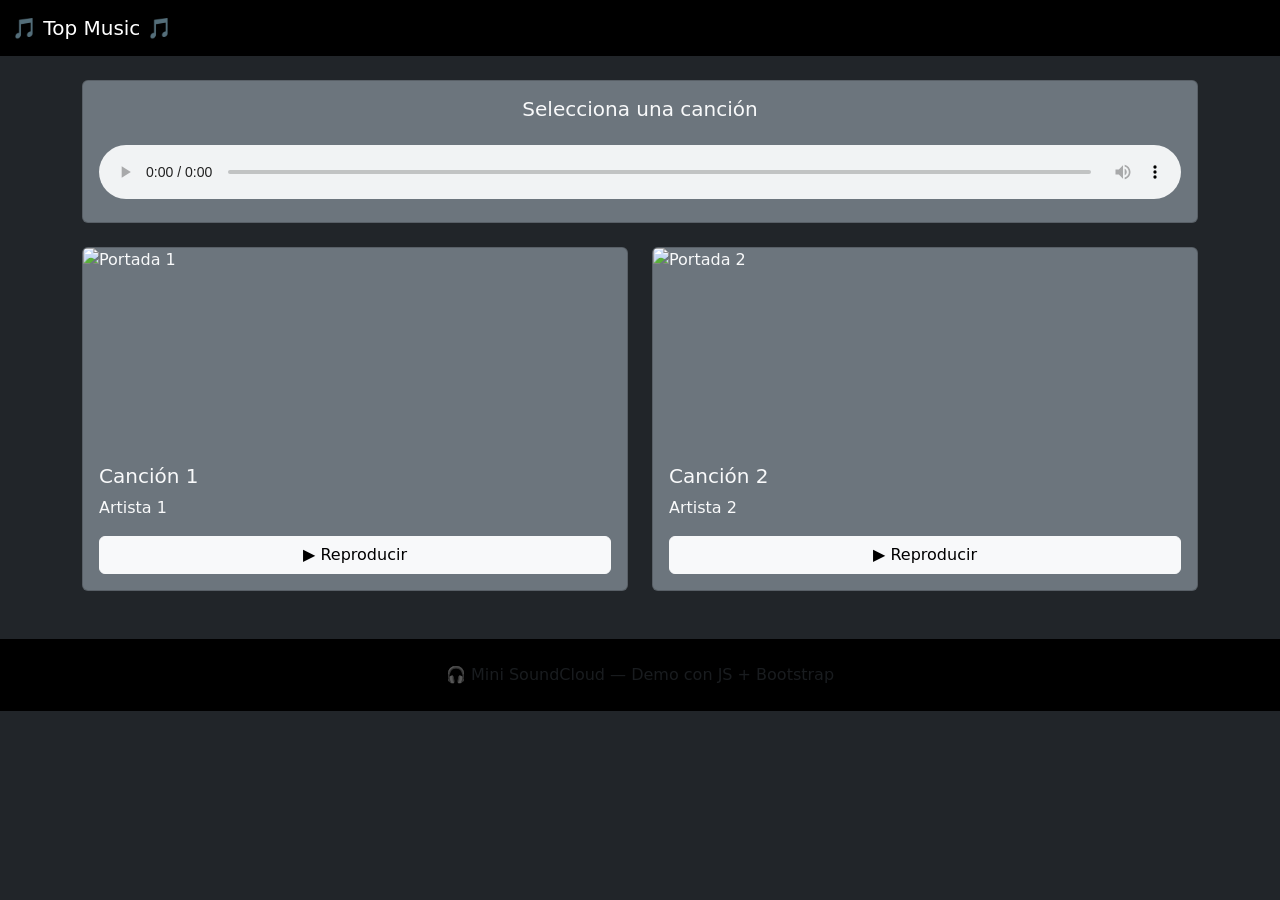
==== proyecto profe kritian/index.html @ 7d6043f4 "Add files via upload" ====
<!DOCTYPE html>
<html lang="es">
<head>
  <meta charset="UTF-8">
  <meta name="viewport" content="width=device-width, initial-scale=1">
  <title>Mini SoundCloud</title>
  <link href="https://cdn.jsdelivr.net/npm/bootstrap@5.3.2/dist/css/bootstrap.min.css" rel="stylesheet">
  <link rel="stylesheet" href="style.css">
</head>
<body class="bg-dark text-light">

  <!-- Navbar -->
  <nav class="navbar navbar-dark bg-black">
    <div class="container-fluid">
      <a class="navbar-brand" href="#">🎵 Top Music 🎵 </a>
    </div>
  </nav>

  <!-- Reproductor Principal -->
  <div class="container my-4">
    <div class="card bg-secondary text-light">
      <div class="card-body text-center">
        <h5 id="current-title">Selecciona una canción</h5>
        <audio id="main-audio" controls class="w-100 mt-3">
          <source id="main-source" src="" type="audio/mpeg">
          Tu navegador no soporta audio.
        </audio>
      </div>
    </div>
  </div>

  <!-- Lista de Canciones -->
  <div class="container">
    <div class="row row-cols-1 row-cols-md-2 g-4">

      <!-- Canción 1 -->
      <div class="col">
        <div class="card bg-secondary text-light h-100">
          <img src="img/portada1.jpg" class="card-img-top" alt="Portada 1">
          <div class="card-body">
            <h5 class="card-title">Canción 1</h5>
            <p class="card-text">Artista 1</p>
            <button class="btn btn-light btn-play"
              data-title="Canción 1"
              data-src="musica/cancion1.mp3">
              ▶️ Reproducir
            </button>
          </div>
        </div>
      </div>

      <!-- Canción 2 -->
      <div class="col">
        <div class="card bg-secondary text-light h-100">
          <img src="img/portada2.jpg" class="card-img-top" alt="Portada 2">
          <div class="card-body">
            <h5 class="card-title">Canción 2</h5>
            <p class="card-text">Artista 2</p>
            <button class="btn btn-light btn-play"
              data-title="Canción 2"
              data-src="musica/cancion2.mp3">
              ▶️ Reproducir
            </button>
          </div>
        </div>
      </div>

    </div>
  </div>

  <footer class="text-center py-4 mt-5 bg-black">
    <p class="mb-0 text-muted">🎧 Mini SoundCloud — Demo con JS + Bootstrap</p>
  </footer>

  <script src="script.js"></script>
</body>
</html>
---- proyecto profe kritian/style.css ----
.card img {
    height: 200px;
    object-fit: cover;
  }
  
  .btn-play {
    width: 100%;
  }
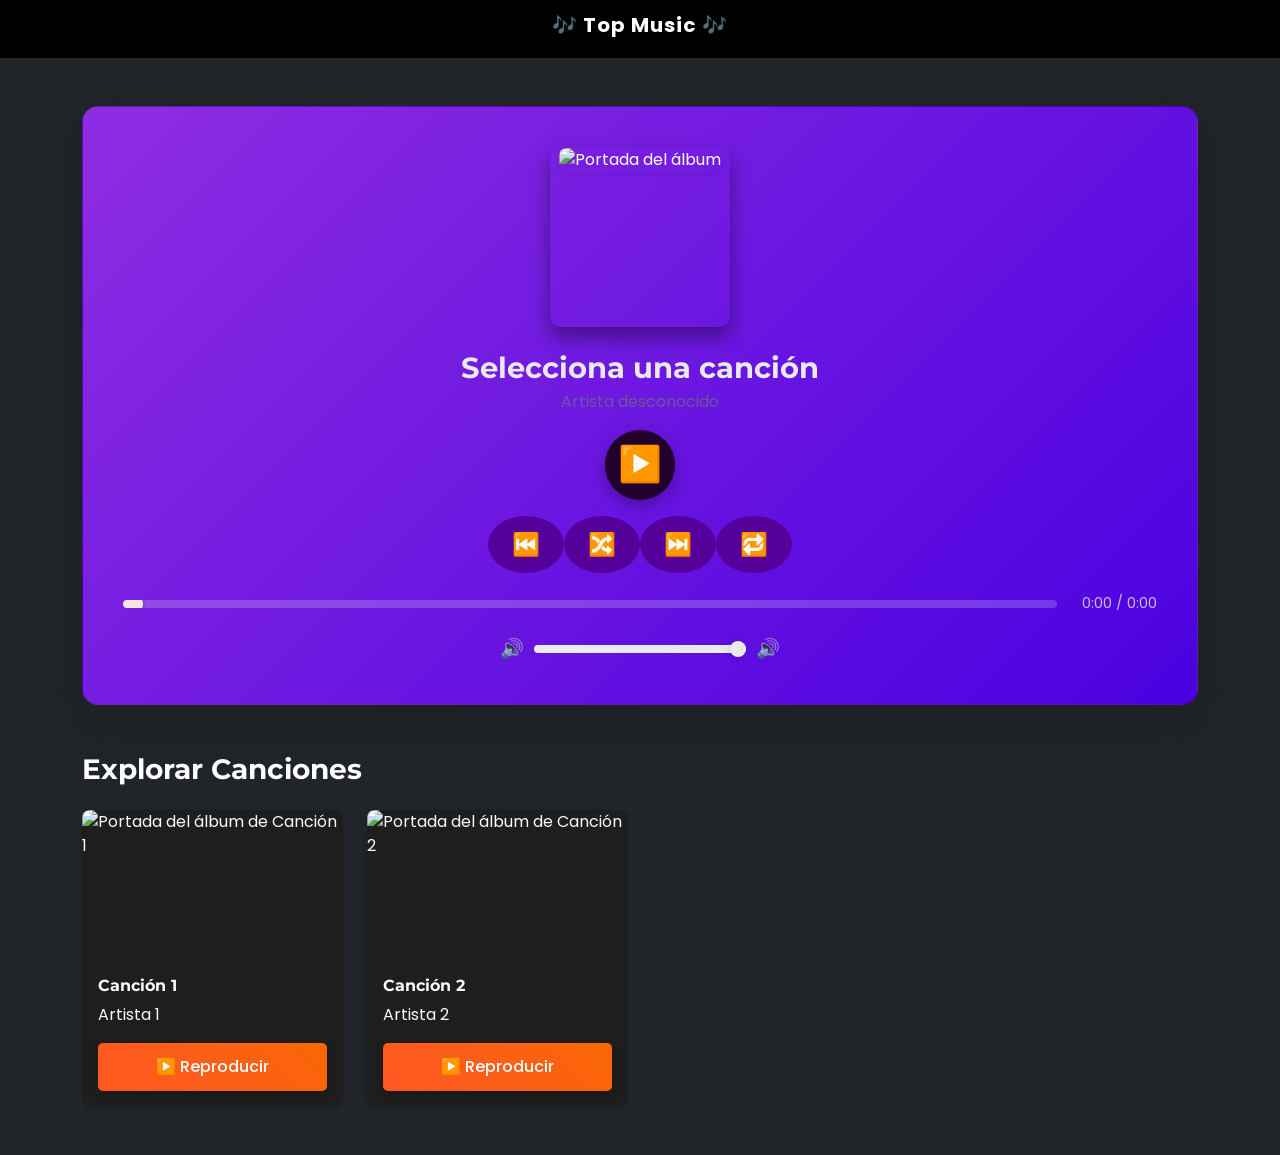
==== commit f941979e: "cambie el css y el script, añadí la carpeta img" ====
--- a/proyecto profe kritian/index.html
+++ b/proyecto profe kritian/index.html
@@ -3,75 +3,84 @@
 <head>
   <meta charset="UTF-8">
   <meta name="viewport" content="width=device-width, initial-scale=1">
-  <title>Mini SoundCloud</title>
+  <title>🎶 Top Music 🎶</title>
+  <link href="https://fonts.googleapis.com/css2?family=Montserrat:wght@400;600;700&family=Poppins:wght@300;400;500&display=swap" rel="stylesheet">
   <link href="https://cdn.jsdelivr.net/npm/bootstrap@5.3.2/dist/css/bootstrap.min.css" rel="stylesheet">
   <link rel="stylesheet" href="style.css">
 </head>
 <body class="bg-dark text-light">
 
-  <!-- Navbar -->
-  <nav class="navbar navbar-dark bg-black">
-    <div class="container-fluid">
-      <a class="navbar-brand" href="#">🎵 Top Music 🎵 </a>
+<nav class="navbar navbar-dark bg-black">
+    <div class="container-fluid text-center"> 
+      <a class="navbar-brand h1 fw-bold mx-auto" href="#">🎶 Top Music 🎶</a>
     </div>
-  </nav>
+</nav>
 
-  <!-- Reproductor Principal -->
-  <div class="container my-4">
-    <div class="card bg-secondary text-light">
+  <div class="container my-5">
+    <div class="main-player card shadow-lg p-4 bg-gradient-dark rounded-4">
       <div class="card-body text-center">
-        <h5 id="current-title">Selecciona una canción</h5>
-        <audio id="main-audio" controls class="w-100 mt-3">
+        <div class="album-cover-container mb-4">
+          <img id="current-cover" src="img/default-cover.jpg" class="img-fluid rounded-3 shadow-sm" alt="Portada del álbum">
+        </div>
+        
+        <h2 id="current-title" class="fw-bold mb-1">Selecciona una canción</h2>
+        <p id="current-artist" class="text-secondary mb-3">Artista desconocido</p>
+        
+        <audio id="main-audio" class="w-100" preload="auto">
           <source id="main-source" src="" type="audio/mpeg">
           Tu navegador no soporta audio.
         </audio>
-      </div>
+        
+        </div>
     </div>
   </div>
 
-  <!-- Lista de Canciones -->
-  <div class="container">
-    <div class="row row-cols-1 row-cols-md-2 g-4">
+  <div class="container mb-5">
+    <h3 class="text-white fw-bold mb-4">Explorar Canciones</h3>
+    <div class="row row-cols-1 row-cols-sm-2 row-cols-md-3 row-cols-lg-4 g-4" id="song-list-container">
+      
+      <div class="col">
+        <div class="song-card card bg-secondary-dark text-light border-0 shadow-sm rounded-3 h-100">
+          <img src="img/portada1.jpg" class="card-img-top rounded-top-3" alt="Portada del álbum de Canción 1">
+          <div class="card-body d-flex flex-column justify-content-between">
+            <div>
+              <h4 class="card-title h6 fw-bold">Canción 1</h4> 
+              <p class="card-text text-light-subtle">Artista 1</p>
+            </div>
+            <button class="btn btn-primary-gradient btn-play mt-3"
+             data-title="Hand of Blood"
+              data-artist="Bullet for my valentitne"
+             data-src="https://docs.google.com/uc?export=download&id=1-fMFAAlQff4izYo2Fke2iDc1EwWQ9pUz"
+             data-cover="img/Hand_of_sangre.webp">
+             ▶️ Reproducir
+            </button>
+          </div>
+        </div>
+      </div>
 
-      <!-- Canción 1 -->
       <div class="col">
-        <div class="card bg-secondary text-light h-100">
-          <img src="img/portada1.jpg" class="card-img-top" alt="Portada 1">
-          <div class="card-body">
-            <h5 class="card-title">Canción 1</h5>
-            <p class="card-text">Artista 1</p>
-            <button class="btn btn-light btn-play"
-              data-title="Canción 1"
-              data-src="musica/cancion1.mp3">
+        <div class="song-card card bg-secondary-dark text-light border-0 shadow-sm rounded-3 h-100">
+          <img src="img/portada2.jpg" class="card-img-top rounded-top-3" alt="Portada del álbum de Canción 2">
+          <div class="card-body d-flex flex-column justify-content-between">
+            <div>
+              <h4 class="card-title h6 fw-bold">Canción 2</h4>
+              <p class="card-text text-light-subtle">Artista 2</p>
+            </div>
+            <button class="btn btn-primary-gradient btn-play mt-3"
+              data-title="Canción 2"
+              data-artist="Bullet for my valentitne"
+              data-src="musica/cancion2.mp3"
+              data-cover="img/Hand_of_sangre.webp">
               ▶️ Reproducir
             </button>
           </div>
         </div>
       </div>
-
-      <!-- Canción 2 -->
-      <div class="col">
-        <div class="card bg-secondary text-light h-100">
-          <img src="img/portada2.jpg" class="card-img-top" alt="Portada 2">
-          <div class="card-body">
-            <h5 class="card-title">Canción 2</h5>
-            <p class="card-text">Artista 2</p>
-            <button class="btn btn-light btn-play"
-              data-title="Canción 2"
-              data-src="musica/cancion2.mp3">
-              ▶️ Reproducir
-            </button>
-          </div>
-        </div>
-      </div>
-
+      
     </div>
   </div>
 
-  <footer class="text-center py-4 mt-5 bg-black">
-    <p class="mb-0 text-muted">🎧 Mini SoundCloud — Demo con JS + Bootstrap</p>
-  </footer>
-
+  <script src="https://cdn.jsdelivr.net/npm/bootstrap@5.3.2/dist/js/bootstrap.bundle.min.js"></script>
   <script src="script.js"></script>
 </body>
-</html>
+</html>
--- a/proyecto profe kritian/style.css
+++ b/proyecto profe kritian/style.css
@@ -1,9 +1,304 @@
-.card img {
-    height: 200px;
-    object-fit: cover;
-  }
-  
-  .btn-play {
-    width: 100%;
-  }
-  +/* Variables de Colores */
+:root {
+  --primary-color: #8E2DE2; /* Un morado vibrante */
+  --secondary-color: #4A00E0; /* Un azul-violeta oscuro */
+  --accent-color: #f0e6df; /* Naranja brillante para acentos */
+  --text-light: #e9e9e9;
+  --text-dark: #1a1a1a;
+  --bg-dark: #121212; /* Fondo casi negro */
+  --bg-secondary-dark: #1e1e1e; /* Un poco más claro para cards */
+  --gradient-main: linear-gradient(135deg, var(--primary-color) 0%, var(--secondary-color) 100%);
+  --gradient-btn-primary: linear-gradient(45deg, #FF5722, lch(62.31% 90.08 52.36)); /* Degradado para botones principales */
+  --gradient-btn-active: linear-gradient(45deg, var(--primary-color), var(--secondary-color)); /* Degradado para botones activos */
+}
+
+/* Tipografía */
+body {
+  font-family: 'Poppins', sans-serif;
+  background-color: var(--bg-dark);
+  color: var(--text-light);
+  min-height: 100vh;
+  display: flex;
+  flex-direction: column;
+}
+
+h1, h2, h3, h4, h5, h6 {
+  font-family: 'Montserrat', sans-serif;
+  color: var(--text-light);
+}
+
+.navbar .container-fluid {
+    display: flex;
+    justify-content: center; /* Centra horizontalmente el contenido de la nav-bar */
+    padding-left: 0;
+    padding-right: 0;
+}
+
+.navbar-brand {
+  font-weight: 700;
+  letter-spacing: 1px;
+}
+
+/* Contenedor principal del reproductor */
+.main-player {
+  background: var(--gradient-main); /* Degradado de fondo */
+  color: white;
+  padding: 2.5rem;
+}
+
+.album-cover-container {
+  width: 180px;
+  height: 180px;
+  margin: 0 auto 1.5rem auto;
+  position: relative;
+  border-radius: 10px;
+  overflow: hidden;
+  box-shadow: 0 10px 20px rgba(0, 0, 0, 0.4);
+}
+
+.album-cover-container img {
+  width: 100%;
+  height: 100%;
+  object-fit: cover;
+  transition: transform 0.3s ease-in-out;
+}
+
+.album-cover-container img:hover {
+  transform: scale(1.05); /* Pequeña animación al pasar el ratón */
+}
+
+#current-title {
+  font-size: 1.8rem;
+  margin-bottom: 0.5rem;
+}
+
+#current-artist {
+  font-size: 1rem;
+  color: var(--text-light);
+  opacity: 0.7;
+}
+
+/* Estilos de botones generales */
+.btn {
+  border-radius: 50px;
+  font-weight: 500;
+  padding: 0.75rem 1.5rem;
+  transition: all 0.3s ease;
+  min-height: 48px;
+  background-color: #000; /* Negro por defecto */
+  color: var(--text-light);
+  border: none;
+}
+
+/* Botón principal de Play/Pause */
+.btn-lg {
+  width: 70px;
+  height: 70px;
+  border-radius: 50%;
+  font-size: 2.2rem;
+  display: inline-flex;
+  justify-content: center;
+  align-items: center;
+  background-color: #21002b; /* Negro */
+  border: none;
+  box-shadow: 0 5px 15px rgba(0, 0, 0, 0.3);
+  color: white;
+  transition: transform 0.2s ease, box-shadow 0.2s ease;
+}
+
+.btn-lg:hover {
+  transform: translateY(-3px);
+  box-shadow: 0 8px 20px rgba(0, 0, 0, 0.4);
+  background-color: #111; /* Un poco más claro al pasar el ratón */
+}
+
+.btn-lg:active {
+  transform: translateY(1px);
+  box-shadow: 0 3px 10px #21002b brgba(0, 0, 0, 0.2);
+  background-color: #222;
+}
+
+/* Controles extra (Prev, Next, Shuffle, Loop) */
+.extra-controls button {
+  min-width: 50px;
+  min-height: 50px;
+  border-radius: 50%;
+  background-color: #55009b; /* Negro sólido */
+  border: none;
+  color: var(--text-light);
+  font-size: 1.4rem;
+  display: inline-flex;
+  justify-content: center;
+  align-items: center;
+  transition: background-color 0.2s ease, transform 0.2s ease;
+}
+
+.extra-controls button:hover {
+  background-color: #21002b; /* Sutil brillo al pasar el ratón */
+  transform: translateY(-2px);
+}
+
+.extra-controls button.active {
+  background-color: #21002b; /* Ligeramente distinto cuando está activo */
+  color: white;
+}
+/* Barra de Progreso */
+.progress-container {
+  display: flex;
+  align-items: center;
+  gap: 10px;
+  margin-top: 20px;
+}
+
+.progress-bar {
+  -webkit-appearance: none; /* Quitar estilo nativo en WebKit */
+  appearance: none;
+  width: 100%;
+  height: 8px; /* Altura de la barra */
+  background: rgba(255, 255, 255, 0.2); /* Fondo de la barra */
+  border-radius: 5px;
+  cursor: pointer;
+  outline: none;
+  transition: background-color 0.2s ease;
+}
+
+.progress-bar::-webkit-slider-thumb {
+  -webkit-appearance: none;
+  appearance: none;
+  width: 20px; /* Tamaño del "pulgar" */
+  height: 20px;
+  border-radius: 50%;
+  background: var(--accent-color); /* Color del pulgar */
+  cursor: pointer;
+  box-shadow: 0 0 5px rgba(0, 0, 0, 0.3);
+}
+
+.progress-bar::-moz-range-thumb {
+  width: 20px;
+  height: 20px;
+  border-radius: 50%;
+  background: var(--accent-color);
+  cursor: pointer;
+  box-shadow: 0 0 5px rgba(0, 0, 0, 0.3);
+  border: none;
+}
+
+.time-indicator {
+  font-size: 0.9rem;
+  min-width: 90px;
+  text-align: right;
+  color: var(--text-light);
+  opacity: 0.8;
+}
+
+/* Control de Volumen */
+.volume-container {
+  display: flex;
+  align-items: center;
+  max-width: 280px;
+  margin: 20px auto 0 auto;
+  gap: 10px;
+}
+
+.volume-container span {
+  font-size: 1.2rem;
+  color: var(--text-light);
+  opacity: 0.8;
+}
+
+#volume-slider {
+  -webkit-appearance: none;
+  appearance: none;
+  width: 100%;
+  height: 6px;
+  background: rgba(255, 255, 255, 0.15);
+  border-radius: 3px;
+  cursor: pointer;
+  outline: none;
+}
+
+#volume-slider::-webkit-slider-thumb {
+  -webkit-appearance: none;
+  appearance: none;
+  width: 16px;
+  height: 16px;
+  border-radius: 50%;
+  background: var(--text-light); /* Color del pulgar del volumen */
+  cursor: pointer;
+  box-shadow: 0 0 5px rgba(0, 0, 0, 0.2);
+}
+
+#volume-slider::-moz-range-thumb {
+  width: 16px;
+  height: 16px;
+  border-radius: 50%;
+  background: var(--text-light);
+  cursor: pointer;
+  box-shadow: 0 0 5px rgba(0, 0, 0, 0.2);
+  border: none;
+}
+
+/* Tarjetas de Canciones */
+.song-card {
+  background-color: var(--bg-secondary-dark);
+  transition: transform 0.2s ease, box-shadow 0.2s ease;
+}
+
+.song-card:hover {
+  transform: translateY(-5px);
+  box-shadow: 0 8px 20px rgba(0, 0, 0, 0.5);
+}
+
+.song-card img {
+  height: 150px;
+  object-fit: cover;
+}
+
+.song-card .btn-play {
+  background: var(--gradient-btn-primary); /* Mantiene el degradado original */
+  border: none;
+  color: white;
+  width: 100%;
+  border-radius: 5px;
+  box-shadow: 0 3px 10px rgba(0, 0, 0, 0.2);
+}
+
+.song-card .btn-play:hover {
+  background: var(--gradient-btn-active);
+  box-shadow: 0 5px 15px rgba(0, 0, 0, 0.3);
+}
+
+/* Mejorar el indicador de enfoque (Focus) para accesibilidad */
+:focus-visible {
+  outline: 3px solid var(--accent-color); /* Color de foco claro y visible */
+  outline-offset: 3px;
+  border-radius: 5px; /* Bordes redondeados para el foco */
+}
+
+/* Utilidad para degradados de Bootstrap */
+.bg-gradient-dark {
+  background: var(--gradient-main) !important;
+}
+
+/* Responsive adjustments */
+@media (max-width: 768px) {
+  .main-player {
+    padding: 1.5rem;
+  }
+  #current-title {
+    font-size: 1.5rem;
+  }
+  .btn-lg {
+    width: 60px;
+    height: 60px;
+    font-size: 1.8rem;
+  }
+  .extra-controls button {
+    min-width: 45px;
+    min-height: 45px;
+    font-size: 1.2rem;
+  }
+  .volume-container {
+    max-width: 200px;
+  }
+}
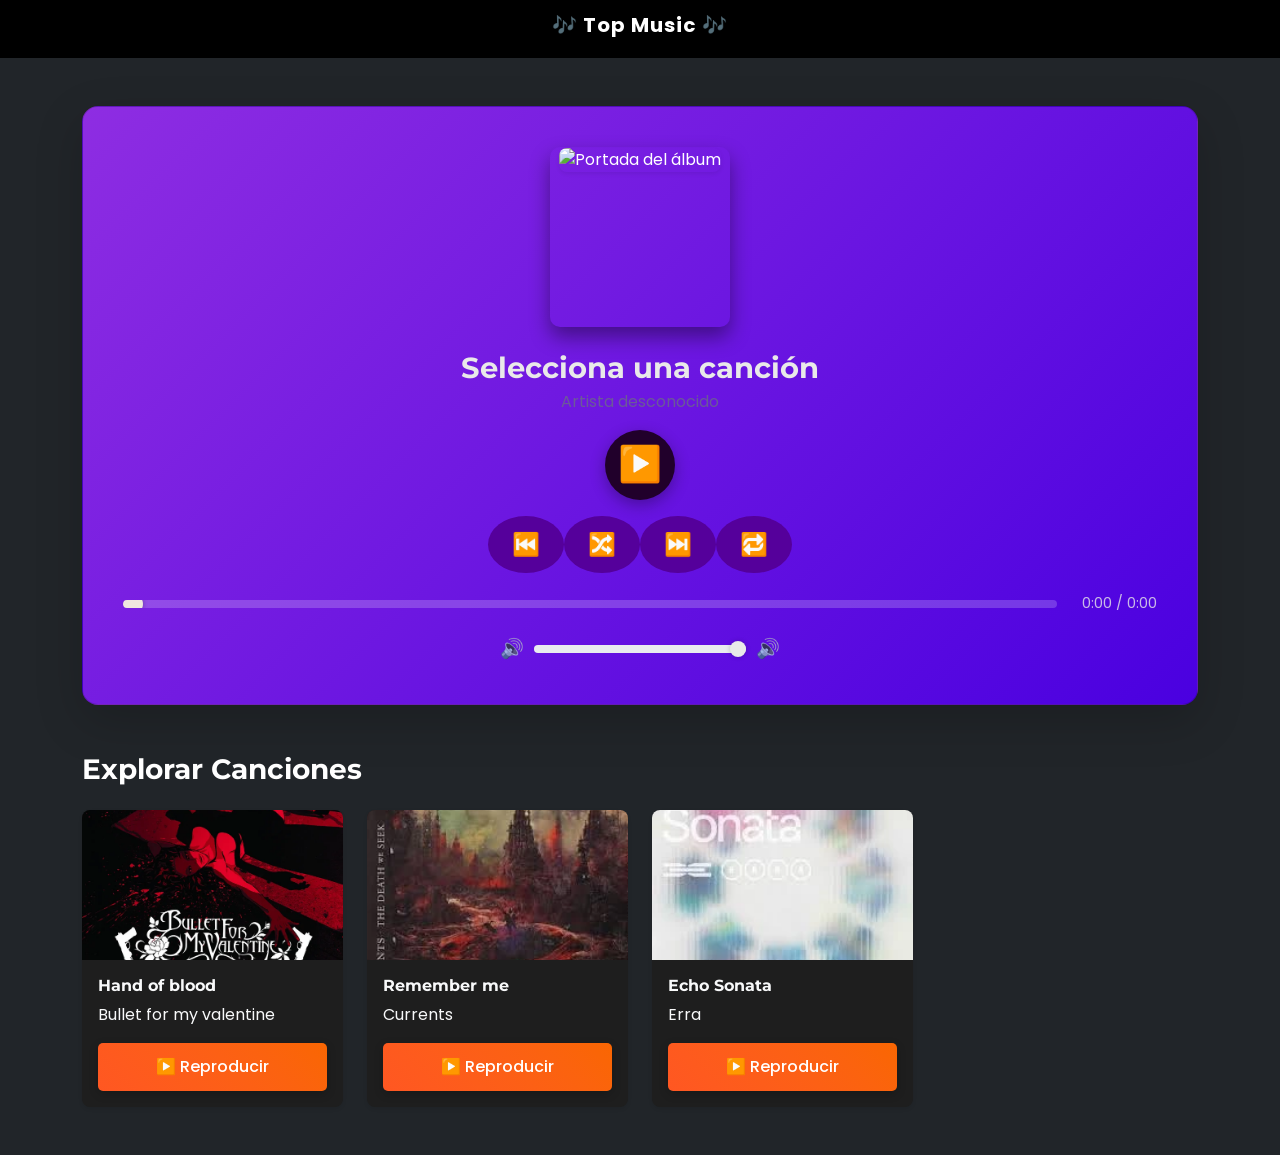
==== commit 281e5479: "ya añadiste canciones e imagenes a la pagina web" ====
--- a/proyecto profe kritian/index.html
+++ b/proyecto profe kritian/index.html
@@ -41,16 +41,16 @@
       
       <div class="col">
         <div class="song-card card bg-secondary-dark text-light border-0 shadow-sm rounded-3 h-100">
-          <img src="img/portada1.jpg" class="card-img-top rounded-top-3" alt="Portada del álbum de Canción 1">
+          <img src="img/Hand_of_sangre.webp" class="card-img-top rounded-top-3" alt="Portada del álbum de Canción 1">
           <div class="card-body d-flex flex-column justify-content-between">
             <div>
-              <h4 class="card-title h6 fw-bold">Canción 1</h4> 
-              <p class="card-text text-light-subtle">Artista 1</p>
+              <h4 class="card-title h6 fw-bold">Hand of blood</h4> 
+              <p class="card-text text-light-subtle">Bullet for my valentine</p>
             </div>
             <button class="btn btn-primary-gradient btn-play mt-3"
              data-title="Hand of Blood"
               data-artist="Bullet for my valentitne"
-             data-src="https://docs.google.com/uc?export=download&id=1-fMFAAlQff4izYo2Fke2iDc1EwWQ9pUz"
+             data-src="musica/Hand of Blood.mp3" 
              data-cover="img/Hand_of_sangre.webp">
              ▶️ Reproducir
             </button>
@@ -60,23 +60,42 @@
 
       <div class="col">
         <div class="song-card card bg-secondary-dark text-light border-0 shadow-sm rounded-3 h-100">
-          <img src="img/portada2.jpg" class="card-img-top rounded-top-3" alt="Portada del álbum de Canción 2">
+          <img src="img/Remember me.webp" class="card-img-top rounded-top-3" alt="Portada del álbum de Canción 2">
           <div class="card-body d-flex flex-column justify-content-between">
             <div>
-              <h4 class="card-title h6 fw-bold">Canción 2</h4>
-              <p class="card-text text-light-subtle">Artista 2</p>
+              <h4 class="card-title h6 fw-bold">Remember me</h4>
+              <p class="card-text text-light-subtle">Currents</p>
             </div>
             <button class="btn btn-primary-gradient btn-play mt-3"
-              data-title="Canción 2"
-              data-artist="Bullet for my valentitne"
-              data-src="musica/cancion2.mp3"
-              data-cover="img/Hand_of_sangre.webp">
+              data-title="Remember me"
+              data-artist="Currents"
+              data-src="musica/Remember me.mp3"
+              data-cover="img/Remember me.webp">
               ▶️ Reproducir
             </button>
           </div>
         </div>
       </div>
-      
+
+      <div class="col">
+        <div class="song-card card bg-secondary-dark text-light border-0 shadow-sm rounded-3 h-100">
+          <img src="img/Echo sonata ERRA.webp" class="card-img-top rounded-top-3" alt="Portada del álbum de Canción 3">
+          <div class="card-body d-flex flex-column justify-content-between">
+            <div>
+              <h4 class="card-title h6 fw-bold">Echo Sonata</h4>
+              <p class="card-text text-light-subtle">Erra</p>
+            </div>
+            <button class="btn btn-primary-gradient btn-play mt-3"
+              data-title="Echo Sonata"
+              data-artist="Erra"
+              data-src="musica/Echo Sonata.mp3"
+              data-cover="img/Echo sonata ERRA.webp">
+              ▶️ Reproducir
+            </button>
+          </div>
+        </div>
+      </div>
+
     </div>
   </div>
 
